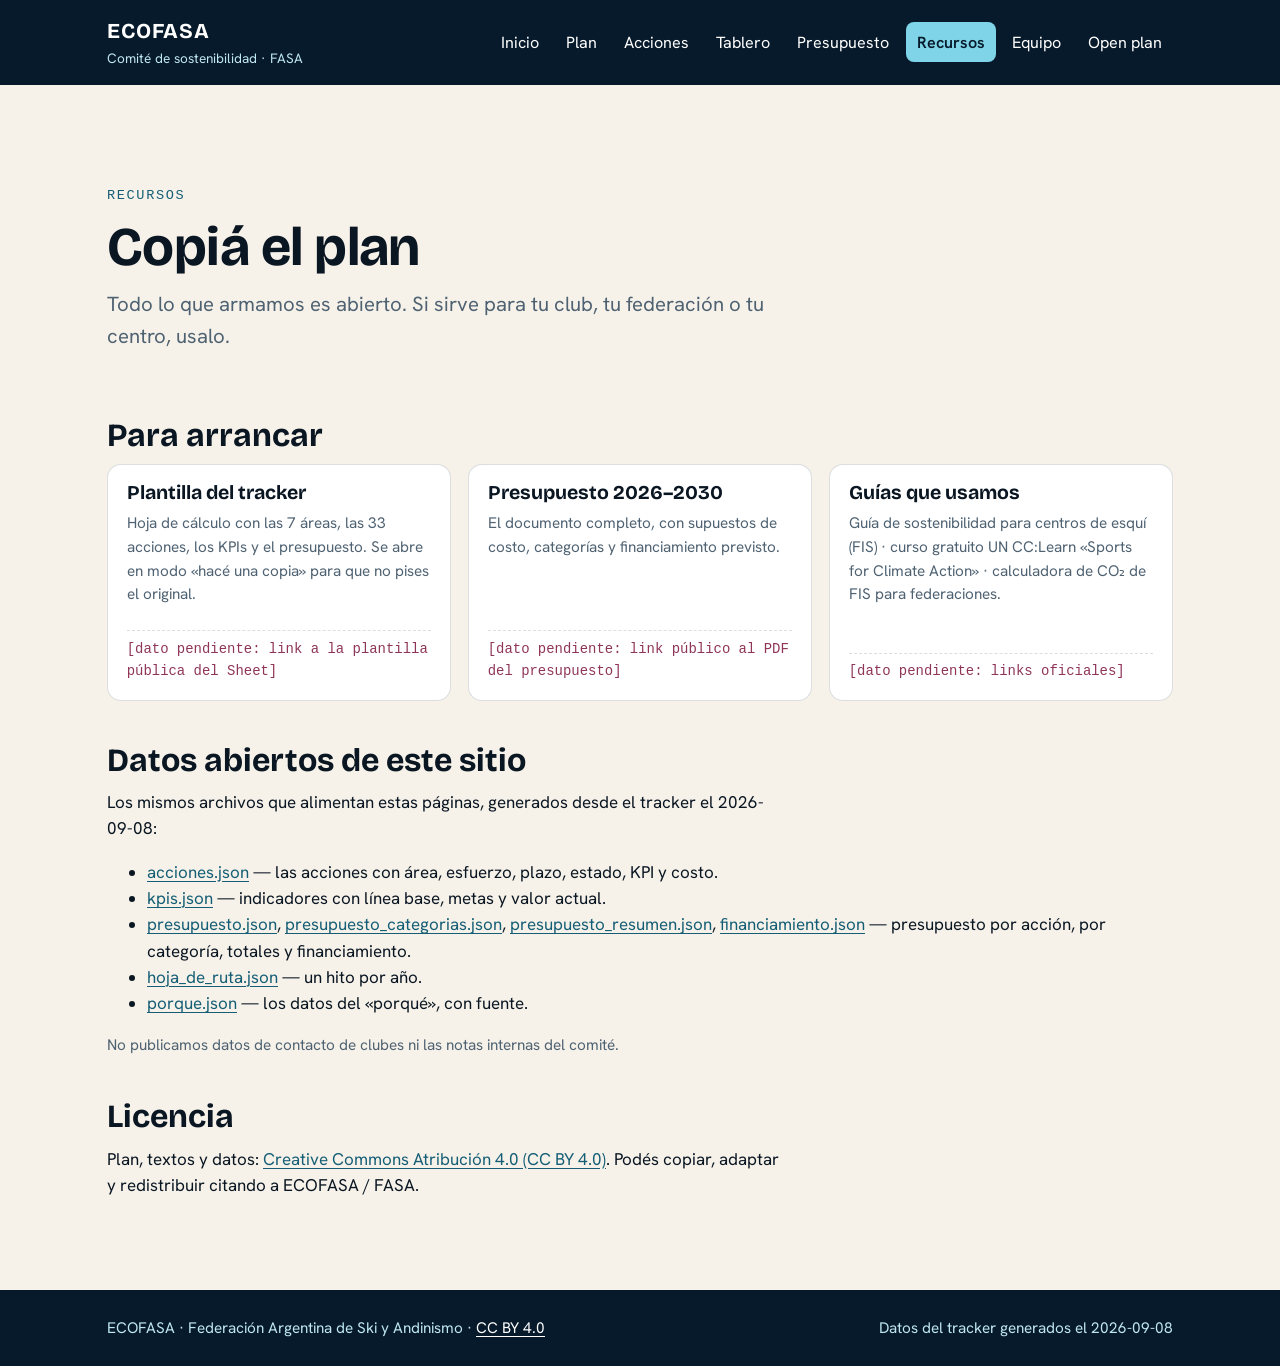
==== recursos.html @ e4f2abfc "publish: 2026-09-08" ====
<!doctype html>
<html lang="es">
<head>
<meta charset="utf-8">
<meta name="viewport" content="width=device-width, initial-scale=1">
<title>ECOFASA — Recursos</title>
<meta name="description" content="Copiá el plan de sostenibilidad de FASA: plantilla del tracker, presupuesto, guías y datos abiertos con licencia CC BY 4.0.">
<link rel="preconnect" href="https://fonts.googleapis.com">
<link rel="stylesheet" href="https://fonts.googleapis.com/css2?family=Bricolage+Grotesque:wght@500;700&family=Hanken+Grotesk:wght@400;600&display=swap">
<link rel="stylesheet" href="assets/site.css">
</head>
<body data-page="recursos">
<a class="skip" href="#contenido">Ir al contenido</a>
<header class="site-header">
  <div class="wrap">
    <a class="brand" href="index.html">ECOFASA <small>Comité de sostenibilidad · FASA</small></a>
    <nav class="nav" aria-label="Principal">
      <a href="index.html">Inicio</a><a href="plan.html">Plan</a><a href="acciones.html">Acciones</a><a href="tablero.html">Tablero</a>
      <a href="presupuesto.html">Presupuesto</a><a href="recursos.html">Recursos</a><a href="equipo.html">Equipo</a><a href="open-plan.html" lang="en">Open plan</a>
    </nav>
  </div>
</header>

<main id="contenido">
  <div class="wrap">
    <section class="hero">
      <div class="eyebrow">Recursos</div>
      <h1>Copiá el plan</h1>
      <p class="lead">Todo lo que armamos es abierto. Si sirve para tu club, tu federación o tu centro, usalo.</p>
    </section>

    <section aria-labelledby="h-copiar">
      <h2 id="h-copiar">Para arrancar</h2>
      <div class="grid">
        <div class="card">
          <h3>Plantilla del tracker</h3>
          <p class="meta">Hoja de cálculo con las <span data-stat="areas"></span> áreas, las <span data-stat="acciones"></span> acciones, los KPIs y el presupuesto. Se abre en modo «hacé una copia» para que no pises el original.</p>
          <div class="src"><span class="pending">[dato pendiente: link a la plantilla pública del Sheet]</span></div>
        </div>
        <div class="card">
          <h3>Presupuesto <span data-stat="periodo"></span></h3>
          <p class="meta">El documento completo, con supuestos de costo, categorías y financiamiento previsto.</p>
          <div class="src"><span class="pending">[dato pendiente: link público al PDF del presupuesto]</span></div>
        </div>
        <div class="card">
          <h3>Guías que usamos</h3>
          <p class="meta">Guía de sostenibilidad para centros de esquí (FIS) · curso gratuito UN CC:Learn «Sports for Climate Action» · calculadora de CO₂ de FIS para federaciones.</p>
          <div class="src"><span class="pending">[dato pendiente: links oficiales]</span></div>
        </div>
      </div>
    </section>

    <section aria-labelledby="h-datos">
      <h2 id="h-datos">Datos abiertos de este sitio</h2>
      <p>Los mismos archivos que alimentan estas páginas, generados desde el tracker el <span data-generated></span>:</p>
      <ul>
        <li><a href="data/acciones.json">acciones.json</a> — las acciones con área, esfuerzo, plazo, estado, KPI y costo.</li>
        <li><a href="data/kpis.json">kpis.json</a> — indicadores con línea base, metas y valor actual.</li>
        <li><a href="data/presupuesto.json">presupuesto.json</a>, <a href="data/presupuesto_categorias.json">presupuesto_categorias.json</a>, <a href="data/presupuesto_resumen.json">presupuesto_resumen.json</a>, <a href="data/financiamiento.json">financiamiento.json</a> — presupuesto por acción, por categoría, totales y financiamiento.</li>
        <li><a href="data/hoja_de_ruta.json">hoja_de_ruta.json</a> — un hito por año.</li>
        <li><a href="data/porque.json">porque.json</a> — los datos del «porqué», con fuente.</li>
      </ul>
      <p class="muted small">No publicamos datos de contacto de clubes ni las notas internas del comité.</p>
    </section>

    <section aria-labelledby="h-lic">
      <h2 id="h-lic">Licencia</h2>
      <p>Plan, textos y datos: <a href="https://creativecommons.org/licenses/by/4.0/deed.es" rel="license">Creative Commons Atribución 4.0 (CC BY 4.0)</a>. Podés copiar, adaptar y redistribuir citando a ECOFASA / FASA.</p>
    </section>
  </div>
</main>

<footer class="site-footer">
  <div class="wrap">
    <span>ECOFASA · Federación Argentina de Ski y Andinismo · <a href="https://creativecommons.org/licenses/by/4.0/deed.es" rel="license">CC BY 4.0</a></span>
    <span>Datos del tracker generados el <span data-generated></span></span>
  </div>
</footer>
<script src="data/data.js"></script>
<script src="assets/site.js"></script>
</body>
</html>
---- assets/site.css ----
/* ECOFASA — sitio estático. Paleta sobria heredada del plan visual v4 (navy / hielo / menta / rosa / arena). */
:root {
  --paper: #f6f2ea;
  --sand: #f4ede0;
  --sand-2: #e8ddc7;
  --ink: #0a1622;
  --navy: #071a2b;
  --navy-2: #0c2740;
  --muted: #4f6272;
  --line: rgba(7, 26, 43, 0.14);
  --ice: #7fd4e8;
  --ice-soft: #bfe7f1;
  --ice-deep: #155e75;
  --mint: #9fe3c8;
  --mint-deep: #1f6b4f;
  --pink: #f4a8c4;
  --pink-deep: #8f3557;
  --gold: #ffd27a;
  --disp: 'Bricolage Grotesque', 'Segoe UI', Arial, sans-serif;
  --body: 'Hanken Grotesk', 'Segoe UI', Arial, sans-serif;
  --mono: 'Sometype Mono', Consolas, monospace;
  --maxw: 1100px;
  --radius: 14px;
}

* { box-sizing: border-box; }
html { font-size: 17px; scroll-behavior: smooth; }
body {
  margin: 0;
  font-family: var(--body);
  line-height: 1.55;
  color: var(--ink);
  background: var(--paper);
}
img { max-width: 100%; }
a { color: var(--ice-deep); text-underline-offset: 3px; }
a:hover { color: var(--navy); }
:focus-visible { outline: 3px solid var(--ice-deep); outline-offset: 3px; }
.site-header :focus-visible, .site-footer :focus-visible { outline-color: var(--ice); }
.skip { position: absolute; left: -999px; top: 8px; background: var(--navy); color: #fff; padding: .5rem .8rem; border-radius: 8px; z-index: 10; }
.skip:focus { left: 8px; }

/* --- cabecera --- */
.site-header { background: var(--navy); color: #fff; }
.site-header .wrap { display: flex; flex-wrap: wrap; align-items: center; gap: .6rem 1.4rem; padding: .9rem 1rem; }
.brand { font-family: var(--disp); font-weight: 700; font-size: 1.25rem; letter-spacing: .04em; color: #fff; text-decoration: none; }
.brand small { display: block; font-family: var(--body); font-weight: 400; font-size: .8rem; color: var(--ice-soft); letter-spacing: 0; }
.nav { display: flex; flex-wrap: wrap; gap: .1rem .3rem; margin-left: auto; }
.nav a { color: #fff; text-decoration: none; padding: .45rem .65rem; border-radius: 8px; font-size: .95rem; }
.nav a:hover, .nav a:focus-visible { background: var(--navy-2); }
.nav a[aria-current="page"] { background: var(--ice); color: var(--navy); font-weight: 600; }

.wrap { max-width: var(--maxw); margin: 0 auto; padding: 0 1rem; }
main { padding: 2rem 0 3rem; }
section { margin: 2.4rem 0; }
h1, h2, h3 { font-family: var(--disp); line-height: 1.15; margin: 0 0 .6rem; }
h1 { font-size: clamp(2rem, 5vw, 3.2rem); letter-spacing: -.01em; }
h2 { font-size: clamp(1.4rem, 3vw, 1.9rem); margin-top: 0; }
h3 { font-size: 1.15rem; }
p { margin: 0 0 .9rem; max-width: 68ch; }
.lead { font-size: 1.2rem; color: var(--muted); max-width: 60ch; }
.eyebrow { font-family: var(--mono); font-size: .8rem; letter-spacing: .12em; text-transform: uppercase; color: var(--ice-deep); margin-bottom: .6rem; }
.muted { color: var(--muted); }
.small { font-size: .9rem; }

/* --- héroe y números --- */
.hero { padding: 1.5rem 0 .5rem; }
.actions { display: flex; flex-wrap: wrap; gap: .7rem; margin: 1.2rem 0; }
.btn { display: inline-block; padding: .65rem 1.1rem; border-radius: 10px; text-decoration: none; font-weight: 600; border: 2px solid var(--navy); }
.btn.primary { background: var(--navy); color: #fff; }
.btn.primary:hover { background: var(--navy-2); color: #fff; }
.btn.ghost { color: var(--navy); background: transparent; }
.btn.ghost:hover { background: var(--sand); }
.stats { display: grid; grid-template-columns: repeat(auto-fit, minmax(200px, 1fr)); gap: 1rem; margin: 1.5rem 0; }
.stat { background: var(--sand); border: 1px solid var(--line); border-radius: var(--radius); padding: 1.1rem 1.2rem; }
.stat .n { font-family: var(--disp); font-size: 2.2rem; font-weight: 700; line-height: 1; color: var(--navy); }
.stat .l { margin-top: .4rem; color: var(--muted); font-size: .95rem; }

/* --- tarjetas y grillas --- */
.grid { display: grid; grid-template-columns: repeat(auto-fill, minmax(260px, 1fr)); gap: 1rem; }
.card { background: #fff; border: 1px solid var(--line); border-radius: var(--radius); padding: 1rem 1.1rem; display: flex; flex-direction: column; gap: .45rem; }
.card h3 { margin: 0; }
.card .id { font-family: var(--mono); color: var(--ice-deep); font-size: .85rem; }
.card .meta { color: var(--muted); font-size: .9rem; }
.card .big { font-family: var(--disp); font-size: 1.7rem; font-weight: 700; color: var(--navy); line-height: 1.1; }
.card .src { font-size: .82rem; color: var(--muted); border-top: 1px dashed var(--line); padding-top: .4rem; margin-top: auto; }
.badges { display: flex; flex-wrap: wrap; gap: .35rem; }
.badge { display: inline-block; font-size: .78rem; padding: .15rem .55rem; border-radius: 999px; border: 1px solid var(--line); background: var(--sand); color: var(--ink); white-space: nowrap; }
.badge.estado { background: var(--ice-soft); border-color: transparent; }
.badge.nucleo { background: var(--gold); border-color: transparent; font-weight: 600; }
.badge.plazo { font-family: var(--mono); }

/* --- áreas --- */
.area { border-left: 5px solid var(--ice); padding-left: 1rem; margin: 1.6rem 0; }
.area h2 .num { font-family: var(--mono); color: var(--ice-deep); font-size: .9em; margin-right: .5rem; }
.area .tag { color: var(--muted); margin-bottom: .6rem; }
.area ul { list-style: none; padding: 0; margin: 0; display: grid; gap: .35rem; }
.area li { display: flex; flex-wrap: wrap; gap: .4rem .7rem; align-items: baseline; padding: .35rem 0; border-bottom: 1px dotted var(--line); }
.area li .id { font-family: var(--mono); color: var(--ice-deep); min-width: 3.2ch; }
.area li .star { color: var(--pink-deep); font-weight: 700; }

/* --- tablas --- */
.table-wrap { overflow-x: auto; border: 1px solid var(--line); border-radius: var(--radius); background: #fff; }
table { border-collapse: collapse; width: 100%; font-size: .93rem; }
caption { text-align: left; font-family: var(--disp); font-weight: 600; padding: .8rem 1rem .3rem; }
th, td { text-align: left; padding: .55rem .8rem; border-top: 1px solid var(--line); vertical-align: top; }
th { background: var(--sand); font-weight: 600; }
thead th { white-space: nowrap; }
tbody th { white-space: normal; min-width: 12ch; }
td.num, th.num { text-align: right; font-family: var(--mono); white-space: nowrap; }
tr.total td { font-weight: 700; background: var(--sand); }

/* --- filtros --- */
.filters { display: grid; grid-template-columns: repeat(auto-fit, minmax(180px, 1fr)); gap: .7rem; background: var(--sand); border: 1px solid var(--line); border-radius: var(--radius); padding: 1rem; margin-bottom: 1rem; }
.filters label { display: flex; flex-direction: column; gap: .25rem; font-size: .9rem; font-weight: 600; }
.filters select, .filters input { font: inherit; padding: .5rem .6rem; border: 1px solid var(--line); border-radius: 8px; background: #fff; color: var(--ink); min-height: 2.6rem; }
.count { font-family: var(--mono); color: var(--muted); margin: .4rem 0 1rem; }

/* --- gráficos --- */
.charts { display: grid; grid-template-columns: repeat(auto-fit, minmax(280px, 1fr)); gap: 1rem; }
.chart { background: #fff; border: 1px solid var(--line); border-radius: var(--radius); padding: 1rem; }
.chart canvas { max-height: 280px; }
.chart ul { font-size: .88rem; color: var(--muted); margin: .6rem 0 0; padding-left: 1.1rem; }

/* --- varios --- */
.photo { border: 2px dashed var(--line); border-radius: var(--radius); background: var(--sand); color: var(--muted); padding: 2rem 1rem; text-align: center; font-family: var(--mono); font-size: .85rem; }
.notice { background: var(--pink); color: var(--navy); border-radius: 10px; padding: .7rem 1rem; margin-bottom: 1.2rem; font-weight: 600; }
.pending { font-family: var(--mono); color: var(--pink-deep); }
.steps { counter-reset: s; list-style: none; padding: 0; display: grid; gap: .8rem; }
.steps li { position: relative; padding-left: 2.6rem; }
.steps li::before { counter-increment: s; content: counter(s); position: absolute; left: 0; top: 0; width: 1.9rem; height: 1.9rem; border-radius: 50%; background: var(--navy); color: #fff; font-family: var(--mono); display: grid; place-items: center; font-size: .9rem; }
details { border: 1px solid var(--line); border-radius: var(--radius); background: #fff; padding: .6rem 1rem; }
summary { cursor: pointer; font-weight: 600; font-family: var(--disp); }
.site-footer { background: var(--navy); color: var(--ice-soft); padding: 1.6rem 0; font-size: .9rem; }
.site-footer a { color: #fff; }
.site-footer .wrap { display: flex; flex-wrap: wrap; gap: .5rem 1.5rem; justify-content: space-between; }

@media (max-width: 640px) {
  html { font-size: 16px; }
  .site-header .wrap { padding: .8rem 1rem; }
  .nav { margin-left: 0; }
  th, td { padding: .45rem .6rem; }
}
@media (prefers-reduced-motion: reduce) { html { scroll-behavior: auto; } }
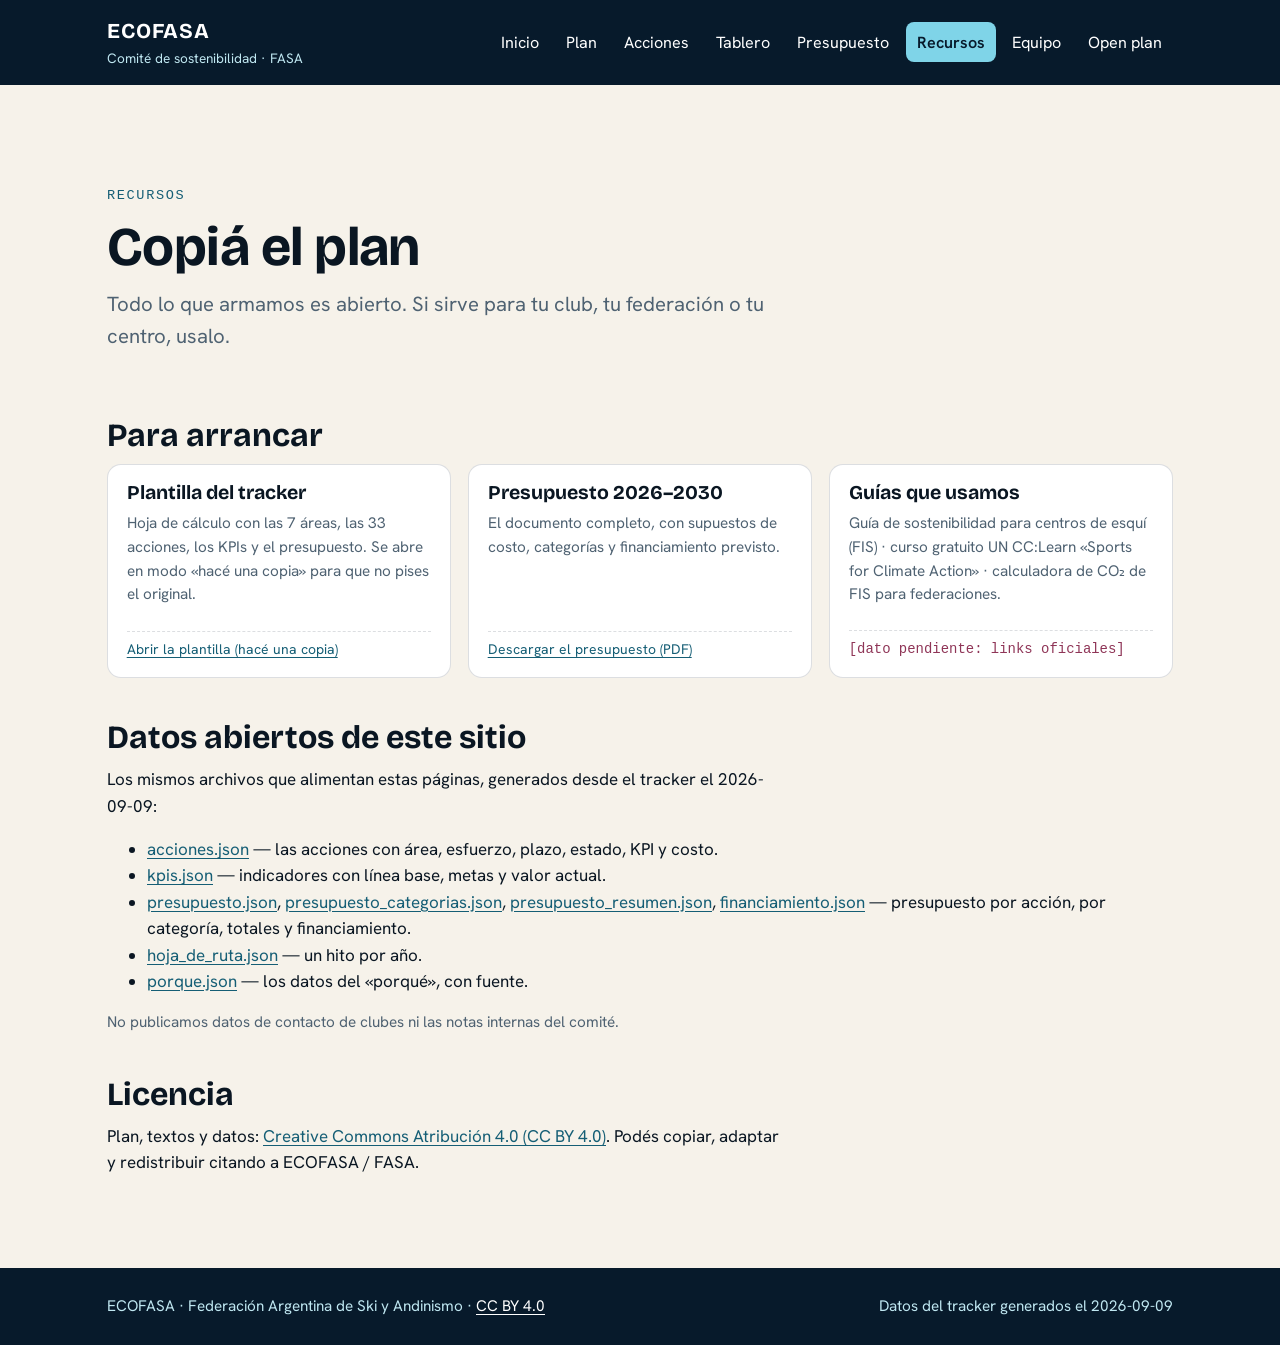
==== commit 7de4141d: "publish: 2026-09-09" ====
--- a/recursos.html
+++ b/recursos.html
@@ -35,12 +35,12 @@
         <div class="card">
           <h3>Plantilla del tracker</h3>
           <p class="meta">Hoja de cálculo con las <span data-stat="areas"></span> áreas, las <span data-stat="acciones"></span> acciones, los KPIs y el presupuesto. Se abre en modo «hacé una copia» para que no pises el original.</p>
-          <div class="src"><span class="pending">[dato pendiente: link a la plantilla pública del Sheet]</span></div>
+          <div class="src"><span class="pending" data-link="template" data-link-text="Abrir la plantilla (hacé una copia)">[dato pendiente: link a la plantilla pública del Sheet]</span></div>
         </div>
         <div class="card">
           <h3>Presupuesto <span data-stat="periodo"></span></h3>
           <p class="meta">El documento completo, con supuestos de costo, categorías y financiamiento previsto.</p>
-          <div class="src"><span class="pending">[dato pendiente: link público al PDF del presupuesto]</span></div>
+          <div class="src"><span class="pending" data-link="presupuesto_pdf" data-link-text="Descargar el presupuesto (PDF)">[dato pendiente: link público al PDF del presupuesto]</span></div>
         </div>
         <div class="card">
           <h3>Guías que usamos</h3>
